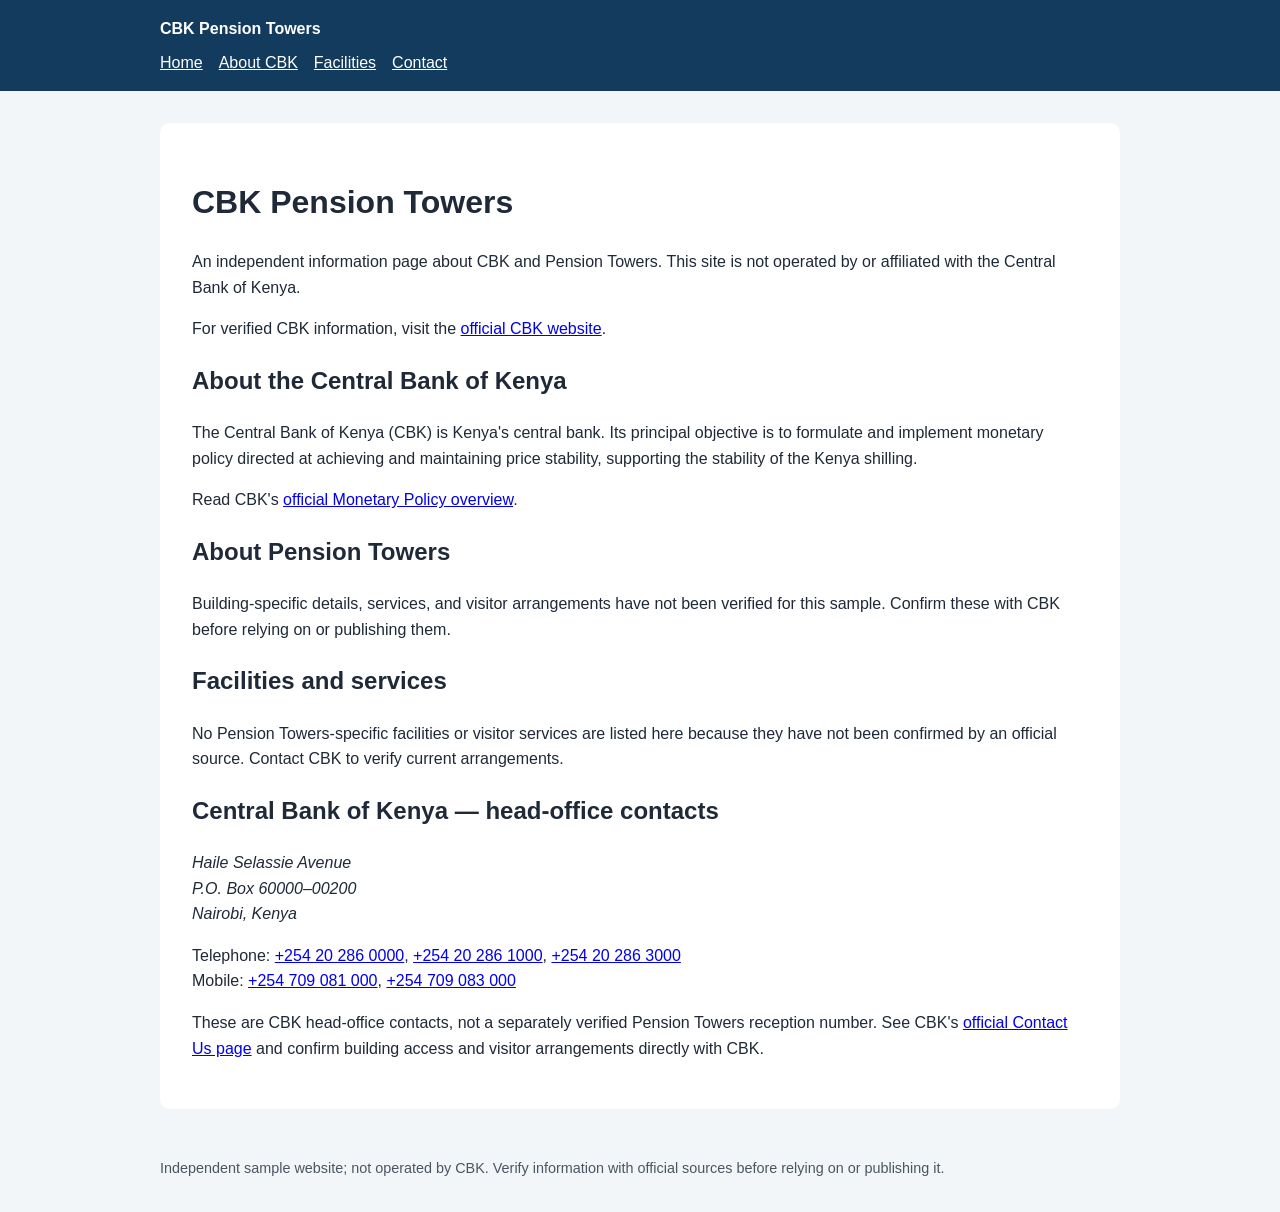
==== index.html @ 7c5d2050 "Publish static site with GitHub Pages Co-authored-by: Copilot <223556219+Copilot@users.noreply.githu" ====
<!doctype html>
<html lang="en">
<head>
  <meta charset="utf-8">
  <meta name="viewport" content="width=device-width, initial-scale=1">
  <title>CBK Pension Towers | Independent information</title>
  <style>
    :root { color-scheme: light; font-family: Arial, sans-serif; }
    body { margin: 0; color: #1f2937; background: #f3f6f8; line-height: 1.6; }
    header { padding: 1rem max(1rem, calc((100% - 960px) / 2)); background: #123b5d; color: white; }
    nav { display: flex; flex-wrap: wrap; gap: 1rem; margin-top: .5rem; }
    nav a { color: white; }
    main { box-sizing: border-box; max-width: 960px; margin: 2rem auto; padding: 2rem; background: white; border-radius: 10px; }
    footer { max-width: 960px; margin: 1rem auto; padding: 1rem; color: #4b5563; font-size: .9rem; }
    @media (max-width: 600px) { main { margin: 1rem; padding: 1.25rem; } }
  </style>
</head>
<body>
  <header>
    <strong>CBK Pension Towers</strong>
    <nav>
      <a href="#home">Home</a>
      <a href="#about">About CBK</a>
      <a href="#facilities">Facilities</a>
      <a href="#contact">Contact</a>
    </nav>
  </header>
  <main id="home">
    <h1>CBK Pension Towers</h1>
    <p>An independent information page about CBK and Pension Towers.
    This site is not operated by or affiliated with the Central Bank of Kenya.</p>
    <p>For verified CBK information, visit the
    <a href="https://www.centralbank.go.ke/">official CBK website</a>.</p>

    <section id="about">
      <h2>About the Central Bank of Kenya</h2>
      <p>The Central Bank of Kenya (CBK) is Kenya's central bank. Its principal
      objective is to formulate and implement monetary policy directed at
      achieving and maintaining price stability, supporting the stability of
      the Kenya shilling.</p>
      <p>Read CBK's <a href="https://www.centralbank.go.ke/monetary-policy/">
      official Monetary Policy overview</a>.</p>
      <h2>About Pension Towers</h2>
      <p>Building-specific details, services, and visitor arrangements have not
      been verified for this sample. Confirm these with CBK before relying on
      or publishing them.</p>
    </section>

    <section id="facilities">
      <h2>Facilities and services</h2>
      <p>No Pension Towers-specific facilities or visitor services are listed
      here because they have not been confirmed by an official source. Contact
      CBK to verify current arrangements.</p>
    </section>

    <section id="contact">
      <h2>Central Bank of Kenya — head-office contacts</h2>
      <address>
        Haile Selassie Avenue<br>
        P.O. Box 60000–00200<br>
        Nairobi, Kenya
      </address>
      <p>Telephone:
      <a href="tel:+254202860000">+254 20 286 0000</a>,
      <a href="tel:+254202861000">+254 20 286 1000</a>,
      <a href="tel:+254202863000">+254 20 286 3000</a><br>
      Mobile:
      <a href="tel:+254709081000">+254 709 081 000</a>,
      <a href="tel:+254709083000">+254 709 083 000</a></p>
      <p>These are CBK head-office contacts, not a separately verified Pension
      Towers reception number. See CBK's
      <a href="https://www.centralbank.go.ke/contact-us/">official Contact Us
      page</a> and confirm building access and visitor arrangements directly
      with CBK.</p>
    </section>
  </main>
  <footer>
    Independent sample website; not operated by CBK. Verify information with
    official sources before relying on or publishing it.
  </footer>
</body>
</html>
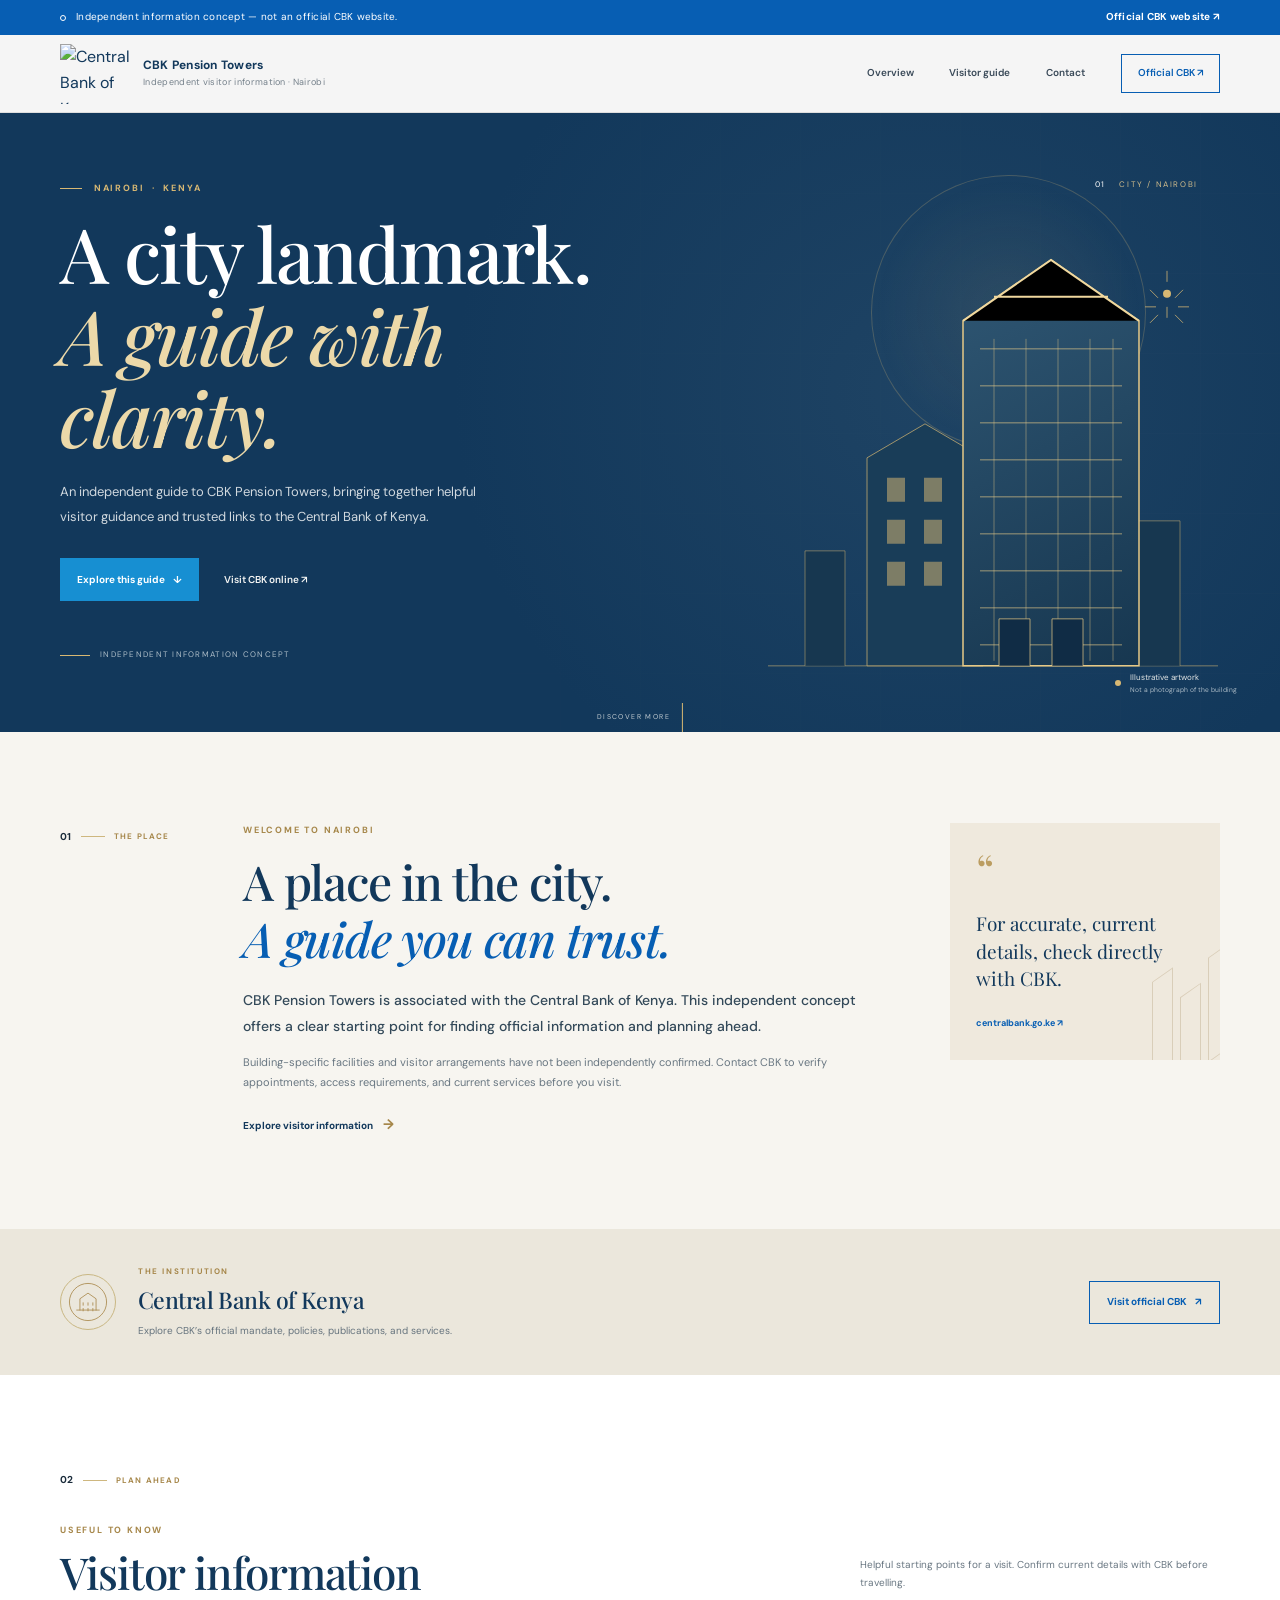
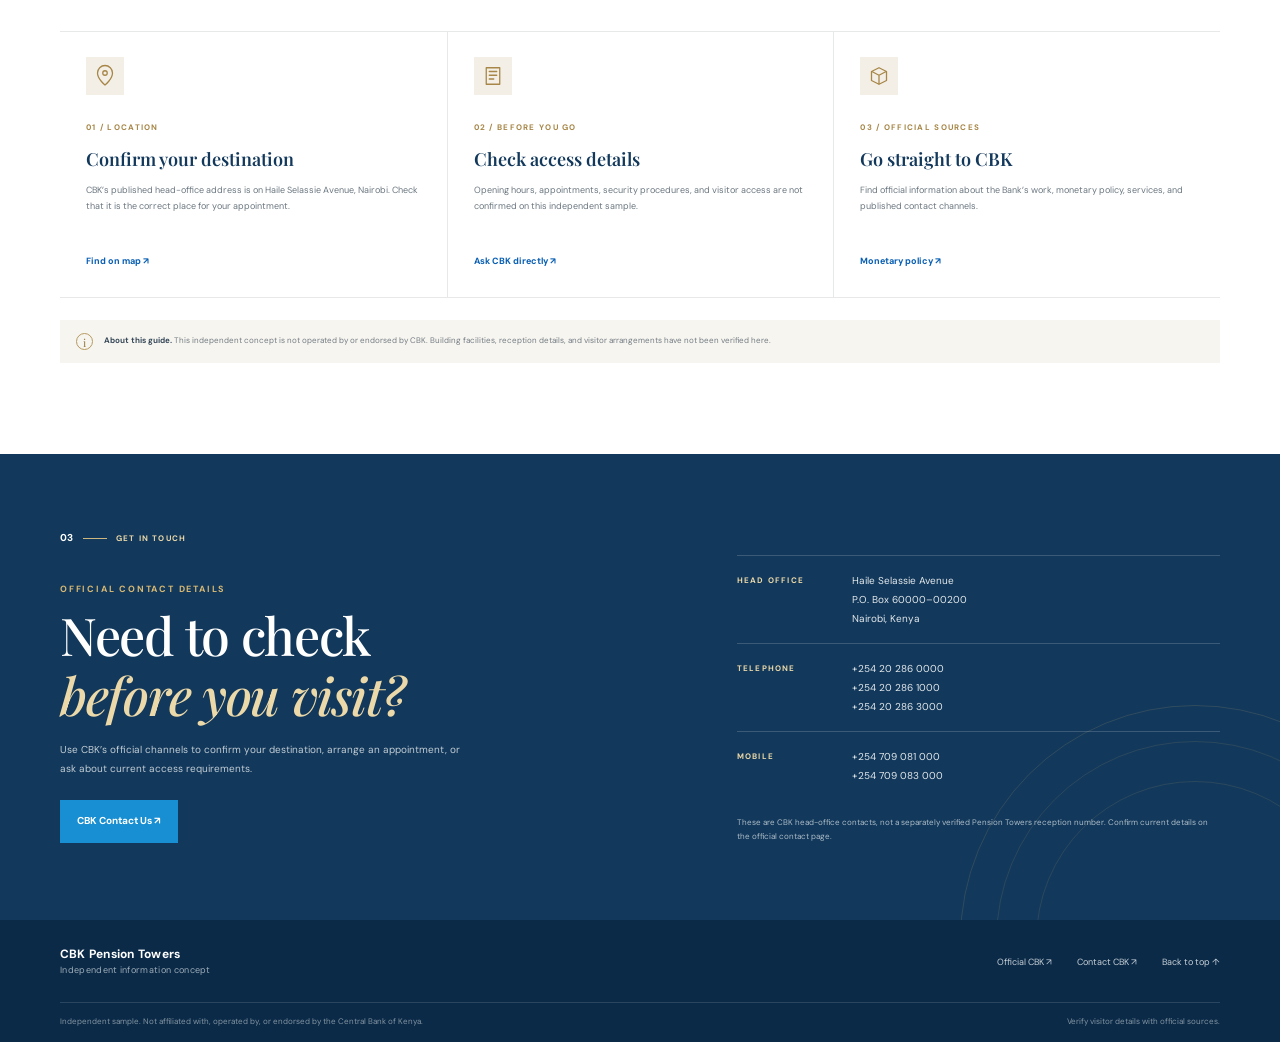
==== commit 8b04833a: "Update CBK Pension Towers website design Co-authored-by: Copilot <223556219+Copilot@users.noreply.gi" ====
--- a/index.html
+++ b/index.html
@@ -3,80 +3,157 @@
 <head>
   <meta charset="utf-8">
   <meta name="viewport" content="width=device-width, initial-scale=1">
-  <title>CBK Pension Towers | Independent information</title>
-  <style>
-    :root { color-scheme: light; font-family: Arial, sans-serif; }
-    body { margin: 0; color: #1f2937; background: #f3f6f8; line-height: 1.6; }
-    header { padding: 1rem max(1rem, calc((100% - 960px) / 2)); background: #123b5d; color: white; }
-    nav { display: flex; flex-wrap: wrap; gap: 1rem; margin-top: .5rem; }
-    nav a { color: white; }
-    main { box-sizing: border-box; max-width: 960px; margin: 2rem auto; padding: 2rem; background: white; border-radius: 10px; }
-    footer { max-width: 960px; margin: 1rem auto; padding: 1rem; color: #4b5563; font-size: .9rem; }
-    @media (max-width: 600px) { main { margin: 1rem; padding: 1.25rem; } }
-  </style>
+  <meta name="theme-color" content="#102c45">
+  <meta name="description" content="An independent information guide for CBK Pension Towers in Nairobi, with links to official Central Bank of Kenya resources.">
+  <title>CBK Pension Towers | Nairobi</title>
+  <link rel="stylesheet" href="site.css">
 </head>
 <body>
-  <header>
-    <strong>CBK Pension Towers</strong>
-    <nav>
-      <a href="#home">Home</a>
-      <a href="#about">About CBK</a>
-      <a href="#facilities">Facilities</a>
-      <a href="#contact">Contact</a>
-    </nav>
+  <div class="disclaimer">
+    <div class="wrap disclaimer-inner">
+      <span class="status-dot"></span>
+      <span>Independent information concept — not an official CBK website.</span>
+      <a href="https://www.centralbank.go.ke/" target="_blank" rel="noreferrer">Official CBK website ↗</a>
+    </div>
+  </div>
+  <header class="header">
+    <div class="wrap header-inner">
+      <a class="brand" href="#home">
+        <img class="cbk-logo" src="https://www.centralbank.go.ke/wp-content/uploads/2016/09/NewLogoCBK.png" alt="Central Bank of Kenya official crest">
+          <span class="brand-copy"><strong>CBK Pension Towers</strong><small>Independent visitor information · Nairobi</small></span>
+      </a>
+      <nav aria-label="Main navigation">
+        <a href="#overview">Overview</a>
+        <a href="#visit">Visitor guide</a>
+        <a href="#contact">Contact</a>
+        <a class="nav-button" href="https://www.centralbank.go.ke/" target="_blank" rel="noreferrer">Official CBK <span>↗</span></a>
+      </nav>
+    </div>
   </header>
+
   <main id="home">
-    <h1>CBK Pension Towers</h1>
-    <p>An independent information page about CBK and Pension Towers.
-    This site is not operated by or affiliated with the Central Bank of Kenya.</p>
-    <p>For verified CBK information, visit the
-    <a href="https://www.centralbank.go.ke/">official CBK website</a>.</p>
-
-    <section id="about">
-      <h2>About the Central Bank of Kenya</h2>
-      <p>The Central Bank of Kenya (CBK) is Kenya's central bank. Its principal
-      objective is to formulate and implement monetary policy directed at
-      achieving and maintaining price stability, supporting the stability of
-      the Kenya shilling.</p>
-      <p>Read CBK's <a href="https://www.centralbank.go.ke/monetary-policy/">
-      official Monetary Policy overview</a>.</p>
-      <h2>About Pension Towers</h2>
-      <p>Building-specific details, services, and visitor arrangements have not
-      been verified for this sample. Confirm these with CBK before relying on
-      or publishing them.</p>
+    <section class="hero">
+      <div class="hero-grid"></div>
+      <div class="wrap hero-inner">
+        <div class="hero-copy">
+          <p class="eyebrow"><i></i> NAIROBI &nbsp;·&nbsp; KENYA</p>
+          <h1>A city landmark.<br><em>A guide with clarity.</em></h1>
+          <p class="hero-text">An independent guide to CBK Pension Towers, bringing together helpful visitor guidance and trusted links to the Central Bank of Kenya.</p>
+          <div class="hero-links">
+            <a class="gold-button" href="#overview">Explore this guide <span>↓</span></a>
+            <a class="plain-link" href="https://www.centralbank.go.ke/" target="_blank" rel="noreferrer">Visit CBK online ↗</a>
+          </div>
+          <div class="hero-foot"><span></span> INDEPENDENT INFORMATION CONCEPT</div>
+        </div>
+        <div class="hero-visual">
+          <div class="sun"></div>
+          <svg class="building" viewBox="0 0 500 530" role="img" aria-label="Decorative illustration of a modern city tower">
+            <defs><linearGradient id="tower" x1="170" y1="80" x2="380" y2="500" gradientUnits="userSpaceOnUse"><stop stop-color="#315976"/><stop offset="1" stop-color="#173750"/></linearGradient></defs>
+            <path d="M25 493h450" stroke="#D8B873" stroke-opacity=".55"/>
+            <path d="M62 493V378h40v115m292 0V348h43v145" fill="#173750" stroke="#D8B873" stroke-opacity=".48"/>
+            <path d="M124 493V285l58-34 58 34v208H124Z" fill="#193D58" stroke="#D8B873" stroke-opacity=".7"/>
+            <path d="M144 305h18v24h-18zm37 0h18v24h-18zm-37 42h18v24h-18zm37 0h18v24h-18zm-37 42h18v24h-18zm37 0h18v24h-18z" fill="#D8B873" fill-opacity=".52"/>
+            <path d="M220 493V148l88-61 88 61v345H220Z" fill="url(#tower)" stroke="#E6C987" stroke-width="1.5"/>
+            <path d="M237 176h142M237 213h142M237 250h142M237 287h142M237 324h142M237 361h142M237 398h142M237 435h142M237 472h142" stroke="#E6C987" stroke-opacity=".64"/>
+            <path d="M251 166v322m32-322v322m32-322v322m32-322v322m23-322v322" stroke="#E6C987" stroke-opacity=".42"/>
+            <path d="m220 148 88-61 88 61M251 124h114" stroke="#F0D89E" stroke-width="2"/>
+            <path d="M256 493v-47h31v47m22 0v-47h31v47" fill="#102C45" stroke="#E6C987" stroke-opacity=".7"/>
+            <circle cx="424" cy="121" r="4" fill="#D8B873"/>
+            <path d="M424 98v11m0 25v11m-22-11h11m22 0h11m-39-17 8 8m17 17 8 8m0-33-8 8m-17 17-8 8" stroke="#D8B873" stroke-opacity=".75"/>
+          </svg>
+          <div class="visual-label"><span>01</span> CITY / NAIROBI</div>
+          <div class="visual-caption"><b></b><span>Illustrative artwork<br><small>Not a photograph of the building</small></span></div>
+        </div>
+      </div>
+      <a class="scroll" href="#overview">DISCOVER MORE <span></span></a>
     </section>
 
-    <section id="facilities">
-      <h2>Facilities and services</h2>
-      <p>No Pension Towers-specific facilities or visitor services are listed
-      here because they have not been confirmed by an official source. Contact
-      CBK to verify current arrangements.</p>
+    <section class="overview section" id="overview">
+      <div class="wrap overview-grid">
+        <div class="section-label"><b>01</b><i></i> THE PLACE</div>
+        <div class="overview-copy">
+          <p class="eyebrow light">WELCOME TO NAIROBI</p>
+          <h2>A place in the city.<br><em>A guide you can trust.</em></h2>
+          <p class="intro">CBK Pension Towers is associated with the Central Bank of Kenya. This independent concept offers a clear starting point for finding official information and planning ahead.</p>
+          <p class="supporting">Building-specific facilities and visitor arrangements have not been independently confirmed. Contact CBK to verify appointments, access requirements, and current services before you visit.</p>
+          <a class="inline-link" href="#visit">Explore visitor information <span>→</span></a>
+        </div>
+        <aside class="quote">
+          <span class="quote-icon">“</span>
+          <p>For accurate, current details, check directly with CBK.</p>
+          <a href="https://www.centralbank.go.ke/" target="_blank" rel="noreferrer">centralbank.go.ke ↗</a>
+          <div class="quote-art"><i></i><i></i><i></i></div>
+        </aside>
+      </div>
     </section>
 
-    <section id="contact">
-      <h2>Central Bank of Kenya — head-office contacts</h2>
-      <address>
-        Haile Selassie Avenue<br>
-        P.O. Box 60000–00200<br>
-        Nairobi, Kenya
-      </address>
-      <p>Telephone:
-      <a href="tel:+254202860000">+254 20 286 0000</a>,
-      <a href="tel:+254202861000">+254 20 286 1000</a>,
-      <a href="tel:+254202863000">+254 20 286 3000</a><br>
-      Mobile:
-      <a href="tel:+254709081000">+254 709 081 000</a>,
-      <a href="tel:+254709083000">+254 709 083 000</a></p>
-      <p>These are CBK head-office contacts, not a separately verified Pension
-      Towers reception number. See CBK's
-      <a href="https://www.centralbank.go.ke/contact-us/">official Contact Us
-      page</a> and confirm building access and visitor arrangements directly
-      with CBK.</p>
+    <section class="institution">
+      <div class="wrap institution-inner">
+        <div class="seal" aria-hidden="true">
+          <svg viewBox="0 0 52 52" fill="none"><circle cx="26" cy="26" r="23" stroke="currentColor"/><path d="M12 36h28M16 36V22l10-7 10 7v14m-16-9v3m6-3v3m6-3v3m-12 4v3m6-3v3m6-3v3" stroke="currentColor" stroke-linecap="round" stroke-linejoin="round"/></svg>
+        </div>
+        <div class="institution-copy"><p class="eyebrow light">THE INSTITUTION</p><h2>Central Bank of Kenya</h2><p>Explore CBK’s official mandate, policies, publications, and services.</p></div>
+        <a class="outline-button" href="https://www.centralbank.go.ke/" target="_blank" rel="noreferrer">Visit official CBK <span>↗</span></a>
+      </div>
+    </section>
+
+    <section class="visit section" id="visit">
+      <div class="wrap">
+        <div class="section-label"><b>02</b><i></i> PLAN AHEAD</div>
+        <div class="visit-heading">
+          <div><p class="eyebrow light">USEFUL TO KNOW</p><h2>Visitor information</h2></div>
+          <p>Helpful starting points for a visit. Confirm current details with CBK before travelling.</p>
+        </div>
+        <div class="cards">
+          <article class="card">
+            <span class="card-icon"><svg viewBox="0 0 32 32" fill="none"><path d="M16 28s10-8 10-16a10 10 0 1 0-20 0c0 8 10 16 10 16Z" stroke="currentColor" stroke-width="1.7"/><circle cx="16" cy="12" r="3" stroke="currentColor" stroke-width="1.7"/></svg></span>
+            <small>01 / LOCATION</small><h3>Confirm your destination</h3>
+            <p>CBK’s published head-office address is on Haile Selassie Avenue, Nairobi. Check that it is the correct place for your appointment.</p>
+            <a href="https://www.google.com/maps/search/?api=1&query=CBK+Pension+Towers+Nairobi" target="_blank" rel="noreferrer">Find on map ↗</a>
+          </article>
+          <article class="card">
+            <span class="card-icon"><svg viewBox="0 0 32 32" fill="none"><path d="M7 5h18v22H7zM11 10h10m-10 5h10m-10 5h6" stroke="currentColor" stroke-width="1.7" stroke-linecap="round" stroke-linejoin="round"/></svg></span>
+            <small>02 / BEFORE YOU GO</small><h3>Check access details</h3>
+            <p>Opening hours, appointments, security procedures, and visitor access are not confirmed on this independent sample.</p>
+            <a href="https://www.centralbank.go.ke/contact-us/" target="_blank" rel="noreferrer">Ask CBK directly ↗</a>
+          </article>
+          <article class="card">
+            <span class="card-icon"><svg viewBox="0 0 32 32" fill="none"><path d="m6 10 10-5 10 5v12l-10 5-10-5V10Z" stroke="currentColor" stroke-width="1.7" stroke-linejoin="round"/><path d="m6.5 10 9.5 5 9.5-5M16 15v12" stroke="currentColor" stroke-width="1.7" stroke-linejoin="round"/></svg></span>
+            <small>03 / OFFICIAL SOURCES</small><h3>Go straight to CBK</h3>
+            <p>Find official information about the Bank’s work, monetary policy, services, and published contact channels.</p>
+            <a href="https://www.centralbank.go.ke/monetary-policy/" target="_blank" rel="noreferrer">Monetary policy ↗</a>
+          </article>
+        </div>
+        <div class="notice"><span>i</span><p><strong>About this guide.</strong> This independent concept is not operated by or endorsed by CBK. Building facilities, reception details, and visitor arrangements have not been verified here.</p></div>
+      </div>
+    </section>
+
+    <section class="contact" id="contact">
+      <div class="wrap contact-grid">
+        <div class="contact-copy">
+          <div class="section-label inverse"><b>03</b><i></i> GET IN TOUCH</div>
+          <p class="eyebrow">OFFICIAL CONTACT DETAILS</p>
+          <h2>Need to check<br><em>before you visit?</em></h2>
+          <p>Use CBK’s official channels to confirm your destination, arrange an appointment, or ask about current access requirements.</p>
+          <a class="gold-button" href="https://www.centralbank.go.ke/contact-us/" target="_blank" rel="noreferrer">CBK Contact Us ↗</a>
+        </div>
+        <div class="contact-info">
+          <div class="contact-row"><small>HEAD OFFICE</small><address>Haile Selassie Avenue<br>P.O. Box 60000–00200<br>Nairobi, Kenya</address></div>
+          <div class="contact-row"><small>TELEPHONE</small><p><a href="tel:+254202860000">+254 20 286 0000</a><br><a href="tel:+254202861000">+254 20 286 1000</a><br><a href="tel:+254202863000">+254 20 286 3000</a></p></div>
+          <div class="contact-row"><small>MOBILE</small><p><a href="tel:+254709081000">+254 709 081 000</a><br><a href="tel:+254709083000">+254 709 083 000</a></p></div>
+          <p class="contact-note">These are CBK head-office contacts, not a separately verified Pension Towers reception number. Confirm current details on the official contact page.</p>
+        </div>
+      </div>
+      <div class="contact-rings"></div>
     </section>
   </main>
-  <footer>
-    Independent sample website; not operated by CBK. Verify information with
-    official sources before relying on or publishing it.
+
+  <footer class="footer">
+    <div class="wrap footer-main">
+      <a class="brand brand-footer" href="#home"><span class="brand-copy"><strong>CBK Pension Towers</strong><small>Independent information concept</small></span></a>
+      <div class="footer-links"><a href="https://www.centralbank.go.ke/" target="_blank" rel="noreferrer">Official CBK ↗</a><a href="https://www.centralbank.go.ke/contact-us/" target="_blank" rel="noreferrer">Contact CBK ↗</a><a href="#home">Back to top ↑</a></div>
+    </div>
+    <div class="wrap footer-bottom"><p>Independent sample. Not affiliated with, operated by, or endorsed by the Central Bank of Kenya.</p><p>Verify visitor details with official sources.</p></div>
   </footer>
 </body>
 </html>
--- a/site.css
+++ b/site.css
@@ -0,0 +1,209 @@
+@import url("https://fonts.googleapis.com/css2?family=DM+Sans:wght@400;500;600;700&family=Playfair+Display:ital,wght@0,500;0,600;0,700;1,500;1,600&display=swap");
+
+:root {
+  --navy: #12385b;
+  --deep: #0b2a48;
+  --cbk-blue: #075eb3;
+  --gold: #d8b873;
+  --gold-light: #ecd9a9;
+  --ink: #192b3a;
+  --muted: #647382;
+  --paper: #f7f5f0;
+  --serif: "Playfair Display", Georgia, serif;
+  --sans: "DM Sans", Arial, sans-serif;
+}
+* { box-sizing: border-box; }
+html { scroll-behavior: smooth; scroll-padding-top: 85px; }
+body { margin: 0; background: var(--paper); color: var(--ink); font-family: var(--sans); line-height: 1.65; -webkit-font-smoothing: antialiased; }
+a { color: inherit; }
+.wrap { width: min(1160px, calc(100% - 64px)); margin-inline: auto; }
+.disclaimer { min-height: 35px; background: var(--cbk-blue); color: #fff; font-size: 10px; letter-spacing: .025em; }
+.disclaimer-inner { min-height: 35px; display: flex; align-items: center; gap: 10px; }
+.disclaimer-inner a { margin-left: auto; color: #fff; font-weight: 700; text-decoration: none; }
+.status-dot { width: 6px; height: 6px; border: 1px solid #fff; border-radius: 50%; }
+.header { position: sticky; top: 0; z-index: 10; background: #f5f5f5; border-bottom: 1px solid #dedede; }
+.header-inner { min-height: 77px; display: flex; align-items: center; justify-content: space-between; gap: 32px; }
+.brand { display: inline-flex; align-items: center; gap: 11px; color: var(--navy); text-decoration: none; }
+.cbk-logo { display: block; width: 72px; height: 60px; object-fit: contain; }
+.brand > span:last-child { display: grid; line-height: 1.3; }
+.brand strong { font-size: 12px; letter-spacing: .02em; }
+.brand small { margin-top: 3px; color: #75818b; font-size: 9px; letter-spacing: .035em; }
+nav { display: flex; align-items: center; gap: clamp(16px, 2.8vw, 38px); }
+nav a { color: #394958; font-size: 10px; font-weight: 600; text-decoration: none; }
+nav a:hover, .footer-links a:hover { color: var(--cbk-blue); }
+nav .nav-button { padding: 10px 16px; border: 1px solid var(--cbk-blue); color: var(--cbk-blue); }
+.hero { position: relative; min-height: 570px; overflow: hidden; background: var(--navy); color: #fff; }
+.hero::before { position: absolute; inset: -30% -10% auto auto; width: 75%; height: 150%; background: radial-gradient(ellipse, #31547166, transparent 70%); content: ""; }
+.hero-grid { position: absolute; inset: 0; opacity: .09; background-image: linear-gradient(#e8d7ae20 1px, transparent 1px), linear-gradient(90deg, #e8d7ae20 1px, transparent 1px); background-size: 80px 80px; mask-image: linear-gradient(90deg, transparent, #000); }
+.hero-inner { position: relative; z-index: 1; min-height: 570px; display: flex; align-items: center; }
+.hero-copy { position: relative; z-index: 2; width: 53%; padding: 68px 0 70px; }
+.eyebrow { margin: 0 0 16px; color: var(--gold); font-size: 9px; font-weight: 700; letter-spacing: .2em; }
+.eyebrow i { display: inline-block; width: 22px; height: 1px; margin-right: 8px; background: var(--gold); vertical-align: middle; }
+h1, h2 { margin: 0; font-family: var(--serif); font-weight: 500; letter-spacing: -.025em; }
+.hero h1 { font-size: clamp(48px, 6.3vw, 76px); line-height: 1.08; }
+.hero h1 em, h2 em { color: var(--gold-light); font-weight: 500; }
+.hero-text { max-width: 430px; margin: 22px 0 0; color: #d1d9df; font-size: 13px; line-height: 1.9; }
+.hero-links { display: flex; align-items: center; flex-wrap: wrap; gap: 25px; margin-top: 29px; }
+.gold-button, .outline-button { min-height: 43px; display: inline-flex; align-items: center; justify-content: center; padding: 0 17px; font-size: 10px; font-weight: 700; text-decoration: none; transition: transform .2s, background .2s; }
+.gold-button { background: #178fd2; color: #fff; }
+.gold-button:hover { transform: translateY(-2px); background: #087abd; }
+.gold-button span { padding-left: 8px; }
+.plain-link { color: #f4f5f4; font-size: 10px; font-weight: 600; text-decoration: none; }
+.plain-link:hover { color: var(--gold-light); }
+.hero-foot { display: flex; align-items: center; gap: 10px; margin-top: 47px; color: #aebdc8; font-size: 8px; letter-spacing: .16em; }
+.hero-foot span { width: 30px; height: 1px; background: var(--gold); }
+.hero-visual { position: absolute; top: 0; right: -2%; width: 56%; height: 100%; }
+.sun { position: absolute; top: 62px; right: 15%; width: 275px; aspect-ratio: 1; border: 1px solid #d8b87340; border-radius: 50%; background: radial-gradient(circle, #d8b87318, transparent 69%); }
+.building { position: absolute; right: 0; bottom: 0; width: min(100%, 500px); height: 95%; }
+.visual-label { position: absolute; top: 65px; right: 7%; color: #d2bd8c; font-size: 8px; letter-spacing: .2em; }
+.visual-label span { margin-right: 10px; color: white; }
+.visual-caption { position: absolute; right: 1%; bottom: 37px; display: flex; align-items: center; gap: 9px; color: #e3e6e6; font-size: 8px; line-height: 1.5; }
+.visual-caption b { width: 6px; height: 6px; border-radius: 50%; background: var(--gold); }
+.visual-caption small { color: #aebdc8; }
+.scroll { position: absolute; bottom: 0; left: 50%; display: flex; align-items: center; gap: 12px; color: #c1cbd1; font-size: 7px; letter-spacing: .2em; text-decoration: none; transform: translateX(-50%); }
+.scroll span { width: 1px; height: 29px; background: var(--gold); }
+.section { padding: 91px 0; }
+.overview { background: var(--paper); }
+.overview-grid { display: grid; grid-template-columns: 145px minmax(0, 1fr) 270px; gap: 38px; align-items: start; }
+.section-label { display: flex; align-items: center; gap: 9px; margin-top: 6px; color: #a6874a; font-size: 8px; font-weight: 700; letter-spacing: .15em; white-space: nowrap; }
+.section-label b { color: var(--ink); font-size: 10px; letter-spacing: .04em; }
+.section-label i { width: 24px; height: 1px; background: #ceb77f; }
+.eyebrow.light { color: #a6874a; }
+.overview-copy h2, .visit-heading h2 { color: var(--navy); font-size: clamp(36px, 4vw, 48px); line-height: 1.18; }
+.overview-copy h2 em { color: var(--cbk-blue); }
+.overview-copy .intro { max-width: 630px; margin: 21px 0 12px; color: #334959; font-size: 14px; font-weight: 500; line-height: 1.85; }
+.supporting { max-width: 630px; margin: 0; color: #697782; font-size: 11px; line-height: 1.9; }
+.inline-link { display: inline-block; margin-top: 20px; color: var(--navy); font-size: 10px; font-weight: 700; text-decoration: none; }
+.inline-link span { margin-left: 8px; color: #a6874a; font-size: 14px; }
+.quote { position: relative; min-height: 237px; overflow: hidden; padding: 26px; background: #efe9dd; }
+.quote-icon { color: #bb9d61; font-family: var(--serif); font-size: 44px; line-height: .9; }
+.quote p { position: relative; z-index: 1; max-width: 190px; margin: 15px 0; color: var(--navy); font-family: var(--serif); font-size: 19px; line-height: 1.45; }
+.quote a { position: relative; z-index: 1; color: var(--cbk-blue); font-size: 9px; font-weight: 700; text-decoration: none; }
+.quote-art { position: absolute; right: -9px; bottom: -15px; display: flex; align-items: end; gap: 7px; transform: skewY(-35deg); opacity: .24; }
+.quote-art i { width: 21px; height: 120px; border: 1px solid #987a49; }
+.quote-art i:nth-child(2) { height: 85px; }
+.quote-art i:nth-child(3) { height: 105px; }
+.institution { padding: 36px 0; background: #ebe7dc; }
+.institution-inner { display: flex; align-items: center; gap: 22px; }
+.seal { width: 56px; height: 56px; flex: 0 0 auto; display: grid; place-items: center; border: 1px solid #c9b783; border-radius: 50%; color: #a78647; }
+.seal svg { width: 42px; height: 42px; }
+.institution-copy { flex: 1; }
+.institution-copy .eyebrow { margin-bottom: 3px; font-size: 8px; }
+.institution-copy h2 { color: var(--navy); font-size: 23px; }
+.institution-copy > p:last-child { margin: 4px 0 0; color: #66747e; font-size: 10px; }
+.outline-button { border: 1px solid var(--cbk-blue); color: var(--cbk-blue); }
+.outline-button:hover { transform: translateY(-2px); background: white; }
+.outline-button span { padding-left: 8px; }
+.visit { background: #fff; }
+.visit-heading { display: flex; align-items: end; justify-content: space-between; gap: 35px; margin: 34px 0 33px; }
+.visit-heading .eyebrow { margin-bottom: 8px; }
+.visit-heading h2 { font-size: clamp(34px, 4vw, 44px); }
+.visit-heading > p { max-width: 360px; margin: 0 0 5px; color: #697782; font-size: 10px; line-height: 1.85; }
+.cards { display: grid; grid-template-columns: repeat(3, 1fr); border-top: 1px solid #e7e8e8; border-bottom: 1px solid #e7e8e8; }
+.card { min-height: 255px; padding: 25px 26px; }
+.card + .card { border-left: 1px solid #e7e8e8; }
+.card-icon { width: 38px; height: 38px; display: grid; margin-bottom: 17px; place-items: center; background: #f3efe6; color: #a78647; }
+.card-icon svg { width: 24px; height: 24px; }
+.card > small { color: #a78647; font-size: 8px; font-weight: 700; letter-spacing: .16em; }
+.card h3 { margin: 7px 0; color: var(--navy); font-family: var(--serif); font-size: 18px; font-weight: 600; }
+.card p { min-height: 59px; margin: 0; color: #6b7780; font-size: 9px; line-height: 1.8; }
+.card > a { display: inline-block; margin-top: 13px; color: var(--cbk-blue); font-size: 9px; font-weight: 700; text-decoration: none; }
+.card > a:hover { color: var(--navy); }
+.notice { display: flex; align-items: start; gap: 11px; margin-top: 22px; padding: 13px 16px; background: #f7f5f0; }
+.notice > span { width: 17px; height: 17px; flex: 0 0 auto; display: grid; place-items: center; border: 1px solid #b69a60; border-radius: 50%; color: #987a43; font-family: var(--serif); font-size: 11px; }
+.notice p { margin: 0; color: #737c83; font-size: 8px; line-height: 1.8; }
+.notice strong { color: #354858; }
+.contact { position: relative; overflow: hidden; padding: 76px 0; background: var(--navy); color: white; }
+.contact-grid { position: relative; z-index: 1; display: grid; grid-template-columns: 1fr .88fr; gap: 11%; }
+.inverse { margin: 0 0 35px; color: var(--gold-light); }
+.inverse b { color: white; }
+.contact-copy .eyebrow { margin-bottom: 9px; }
+.contact-copy h2 { font-size: clamp(38px, 4.3vw, 52px); line-height: 1.15; }
+.contact-copy h2 em { color: var(--gold-light); }
+.contact-copy > p:not(.eyebrow) { max-width: 400px; margin: 15px 0 22px; color: #c2cdd5; font-size: 10px; line-height: 1.9; }
+.contact-info { padding-top: 25px; }
+.contact-row { display: grid; grid-template-columns: 100px 1fr; gap: 15px; padding: 15px 0; border-top: 1px solid #ffffff2b; }
+.contact-row > small { padding-top: 3px; color: var(--gold-light); font-size: 8px; font-weight: 700; letter-spacing: .15em; }
+.contact-row address, .contact-row p { margin: 0; color: #e4e9ec; font-size: 10px; font-style: normal; line-height: 1.9; }
+.contact-row a { color: inherit; text-decoration: none; }
+.contact-row a:hover { color: var(--gold-light); }
+.contact-note { margin: 15px 0 0; color: #aebdc8; font-size: 8px; line-height: 1.8; }
+.contact-rings { position: absolute; right: -150px; bottom: -255px; width: 470px; height: 470px; border: 1px solid #d8b87326; border-radius: 50%; }
+.contact-rings::before, .contact-rings::after { position: absolute; inset: 35px; border: 1px solid #d8b87320; border-radius: 50%; content: ""; }
+.contact-rings::after { inset: 75px; }
+.footer { background: var(--deep); color: #c7d0d6; }
+.footer-main { display: flex; align-items: center; justify-content: space-between; gap: 25px; padding-top: 27px; padding-bottom: 25px; }
+.brand-footer { color: white; }
+.brand-footer small { color: #9dacb7 !important; }
+.footer-links { display: flex; flex-wrap: wrap; gap: 25px; }
+.footer-links a { color: #c7d0d6; font-size: 9px; text-decoration: none; }
+.footer-bottom { display: flex; justify-content: space-between; gap: 18px; padding-top: 12px; padding-bottom: 14px; border-top: 1px solid #ffffff20; color: #8394a0; }
+.footer-bottom p { margin: 0; font-size: 8px; }
+@media (max-width: 900px) {
+  .wrap { width: min(100% - 44px, 720px); }
+  nav { gap: 15px; }
+  .hero-copy { width: 62%; }
+  .hero-visual { right: -12%; width: 68%; opacity: .84; }
+  .overview-grid { grid-template-columns: 100px 1fr; gap: 25px; }
+  .quote { display: none; }
+  .contact-grid { gap: 7%; }
+}
+@media (max-width: 640px) {
+  html { scroll-padding-top: 115px; }
+  .wrap { width: calc(100% - 36px); }
+  .disclaimer { font-size: 8px; }
+  .disclaimer-inner { gap: 7px; }
+  .disclaimer-inner a { font-size: 8px; white-space: nowrap; }
+  .status-dot { flex: 0 0 auto; }
+  .header-inner { min-height: 70px; flex-wrap: wrap; gap: 0; padding-top: 9px; }
+  .cbk-logo { width: 54px; height: 45px; }
+  .brand strong { font-size: 11px; }
+  nav { width: 100%; justify-content: space-between; gap: 5px; padding: 10px 0 11px; }
+  nav a { font-size: 8px; }
+  nav .nav-button { padding: 6px 8px; }
+  .hero, .hero-inner { min-height: 645px; }
+  .hero-inner { align-items: start; }
+  .hero-copy { width: 100%; padding: 60px 0 0; }
+  .hero h1 { font-size: clamp(44px, 12.5vw, 62px); }
+  .hero-text { max-width: 350px; font-size: 11px; }
+  .hero-links { gap: 17px; }
+  .hero-foot { margin-top: 28px; font-size: 7px; }
+  .hero-visual { top: auto; right: -8%; bottom: 3px; width: 98%; height: 49%; opacity: .85; }
+  .sun { top: 0; right: 17%; width: 180px; }
+  .building { height: 100%; }
+  .visual-label { top: 8px; right: 4%; font-size: 7px; }
+  .visual-caption { right: 1%; bottom: 12px; }
+  .scroll { display: none; }
+  .section { padding: 60px 0; }
+  .overview-grid { display: block; }
+  .overview-grid > .section-label { margin-bottom: 27px; }
+  .overview-copy h2, .visit-heading h2 { font-size: 36px; }
+  .overview-copy .intro { font-size: 12px; }
+  .institution { padding: 24px 0; }
+  .institution-inner { flex-wrap: wrap; gap: 12px; }
+  .seal { width: 46px; height: 46px; }
+  .seal svg { width: 35px; height: 35px; }
+  .institution-copy { min-width: calc(100% - 60px); }
+  .institution-copy h2 { font-size: 19px; }
+  .institution-inner > .outline-button { margin-left: 58px; }
+  .visit-heading { display: block; margin: 27px 0 21px; }
+  .visit-heading > p { margin-top: 10px; }
+  .cards { grid-template-columns: 1fr; }
+  .card { min-height: 0; padding: 22px 4px; }
+  .card + .card { border-top: 1px solid #e7e8e8; border-left: 0; }
+  .card-icon { margin-bottom: 12px; }
+  .card p { min-height: 0; }
+  .notice { padding: 11px; }
+  .contact { padding: 55px 0; }
+  .contact-grid { grid-template-columns: 1fr; gap: 27px; }
+  .inverse { margin-bottom: 28px; }
+  .contact-copy h2 { font-size: 40px; }
+  .contact-info { padding-top: 0; }
+  .contact-row { grid-template-columns: 90px 1fr; gap: 8px; }
+  .footer-main { align-items: flex-start; flex-direction: column; padding-top: 23px; }
+  .footer-links { gap: 13px 19px; }
+  .footer-bottom { flex-direction: column; gap: 4px; }
+}
+@media (prefers-reduced-motion: reduce) {
+  *, *::before, *::after { scroll-behavior: auto !important; transition-duration: .01ms !important; }
+}
